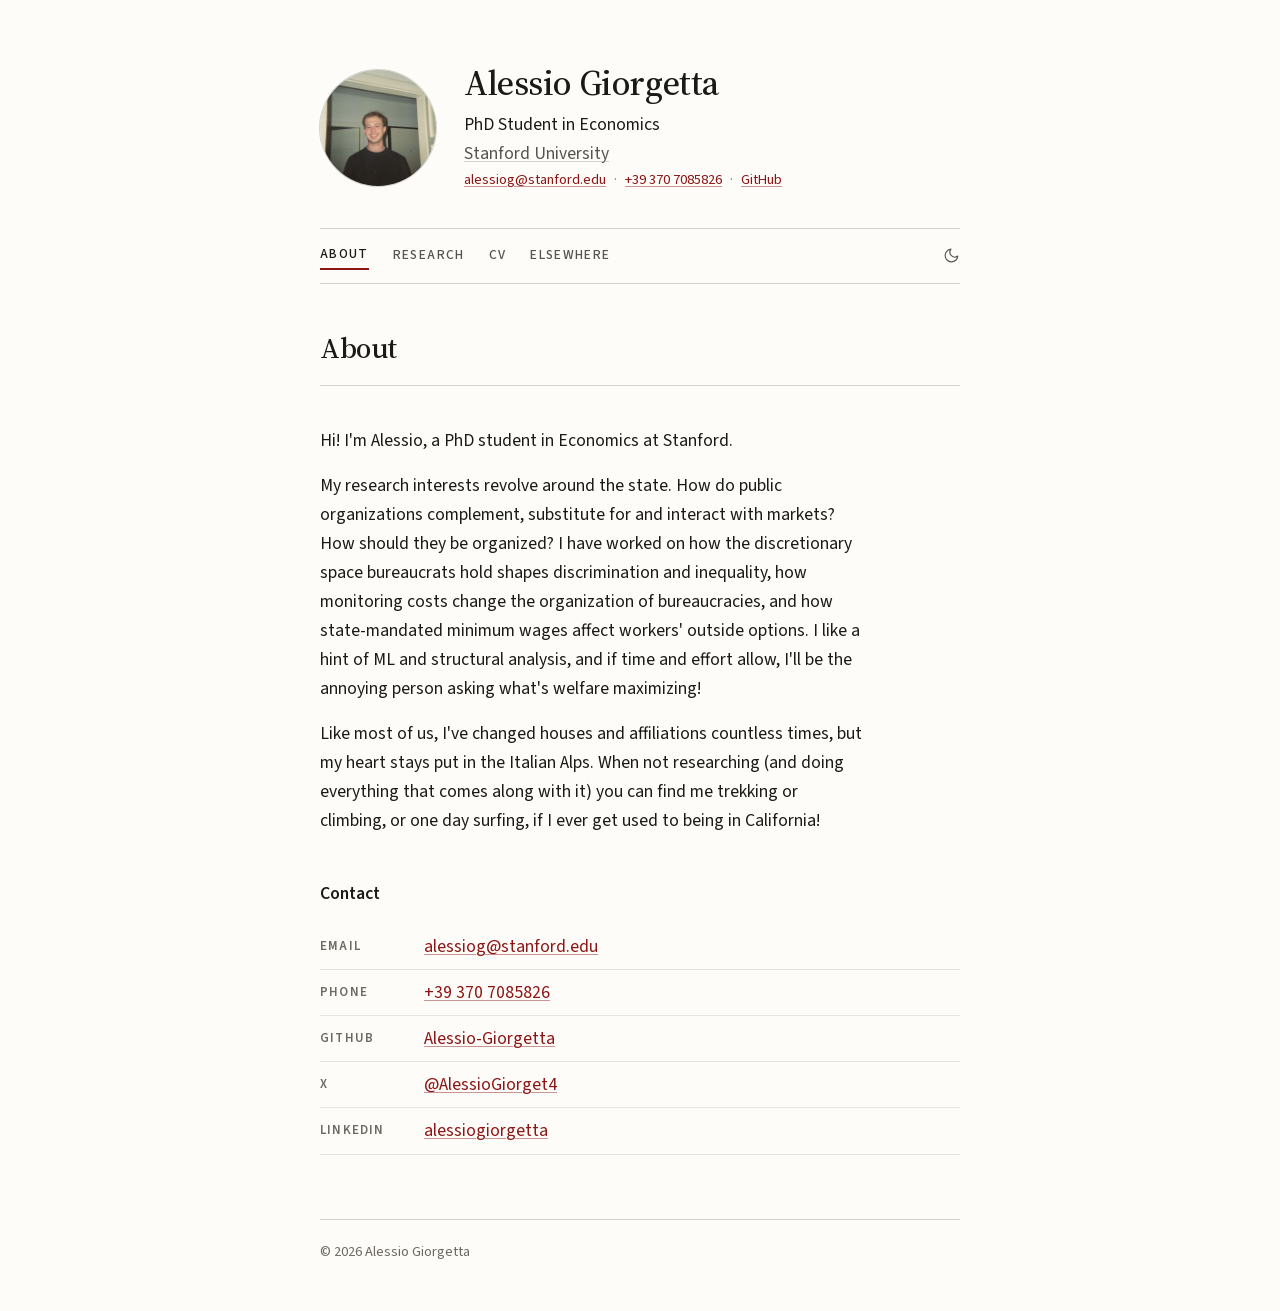
==== index.html @ 543a33bb "Use US spelling across the site The interactive page mixed American and British forms, so normalize " ====
<!DOCTYPE html>
<html lang="en">
<head>
<meta charset="utf-8">
<meta name="viewport" content="width=device-width, initial-scale=1">
<title>Alessio Giorgetta</title>
<meta name="description" content="Alessio Giorgetta, PhD student in Economics at Stanford University. Labor, public and organizational economics.">
<script>
  // Resolve the theme before the first paint so the page never flashes the wrong one.
  (function () {
    var saved = localStorage.getItem('theme');
    var prefersDark = window.matchMedia('(prefers-color-scheme: dark)').matches;
    document.documentElement.dataset.theme = saved || (prefersDark ? 'dark' : 'light');
  })();
</script>
<link rel="icon" href="/favicon.ico" sizes="32x32">
<link rel="icon" href="/favicon.svg" type="image/svg+xml">
<link rel="apple-touch-icon" href="/apple-touch-icon.png">
<!-- the two faces needed for first paint; the italic can arrive late -->
<link rel="preload" href="assets/fonts/sans-roman.woff2" as="font" type="font/woff2" crossorigin>
<link rel="preload" href="assets/fonts/serif-roman.woff2" as="font" type="font/woff2" crossorigin>
<link rel="stylesheet" href="style.css">
</head>
<body>

<a class="skip" href="#about">Skip to content</a>

<header class="masthead">
  <img class="portrait" src="assets/photo.jpg" alt="Alessio Giorgetta">
  <div class="identity">
    <h1>Alessio Giorgetta</h1>
    <p class="role">PhD Student in Economics</p>
    <p class="affil"><a class="quiet" href="https://economics.stanford.edu">Stanford University</a></p>
    <p class="contact-line">
      <a href="mailto:alessiog@stanford.edu">alessiog@stanford.edu</a>
      <span aria-hidden="true">·</span>
      <a href="tel:+393707085826">+39&nbsp;370&nbsp;7085826</a>
      <span aria-hidden="true">·</span>
      <a href="https://github.com/Alessio-Giorgetta">GitHub</a>
    </p>
  </div>
</header>

<nav aria-label="Sections">
  <a href="index.html" aria-current="page">About</a>
  <a href="research.html">Research</a>
  <a href="cv.html">CV</a>
  <a href="personal.html">Elsewhere</a>
  <button class="theme-toggle" type="button" aria-label="Switch color theme" title="Switch color theme">
    <svg class="icon-moon" viewBox="0 0 24 24" width="17" height="17" aria-hidden="true">
      <path d="M21 12.8A9 9 0 1 1 11.2 3a7 7 0 0 0 9.8 9.8z"/>
    </svg>
    <svg class="icon-sun" viewBox="0 0 24 24" width="17" height="17" aria-hidden="true">
      <circle cx="12" cy="12" r="4.2"/>
      <path d="M12 1.8v2.4M12 19.8v2.4M4.6 4.6l1.7 1.7M17.7 17.7l1.7 1.7M1.8 12h2.4M19.8 12h2.4M4.6 19.4l1.7-1.7M17.7 6.3l1.7-1.7"/>
    </svg>
  </button>
</nav>

<main id="about">

<div class="page-head">
  <div>
    <h2 class="page-title">About</h2>
  </div>
</div>

  <p>Hi! I'm Alessio, a PhD student in Economics at Stanford.</p>

  <p>
    My research interests revolve around the state. How do public organizations complement,
    substitute for and interact with markets? How should they be organized? I have worked on how
    the discretionary space bureaucrats hold shapes discrimination and inequality, how monitoring
    costs change the organization of bureaucracies, and how state-mandated minimum wages affect
    workers' outside options. I like a hint of ML and structural analysis, and if time and effort
    allow, I'll be the annoying person asking what's welfare maximizing!
  </p>

  <p>
    Like most of us, I've changed houses and affiliations countless times, but my heart stays put
    in the Italian Alps. When not researching (and doing everything that comes along with it) you
    can find me trekking or climbing, or one day surfing, if I ever get used to being in
    California!
  </p>

  <h3 class="subhead subhead--spaced">Contact</h3>
  <ul class="contact-list">
    <li><span class="label">Email</span> <a href="mailto:alessiog@stanford.edu">alessiog@stanford.edu</a></li>
    <li><span class="label">Phone</span> <a href="tel:+393707085826">+39&nbsp;370&nbsp;7085826</a></li>
    <li><span class="label">GitHub</span> <a href="https://github.com/Alessio-Giorgetta">Alessio-Giorgetta</a></li>
    <li><span class="label">X</span> <a href="https://x.com/AlessioGiorget4">@AlessioGiorget4</a></li>
    <li><span class="label">LinkedIn</span> <a href="https://www.linkedin.com/in/alessiogiorgetta03617">alessiogiorgetta</a></li>
  </ul>

</main>

<footer>
  <p>© <span id="year">2026</span> Alessio Giorgetta</p>
</footer>

<script>
  document.getElementById('year').textContent = new Date().getFullYear();

  // Theme switch: flip it and remember the choice.
  document.querySelector('.theme-toggle').addEventListener('click', function () {
    var root = document.documentElement;
    var next = root.dataset.theme === 'dark' ? 'light' : 'dark';
    root.dataset.theme = next;
    localStorage.setItem('theme', next);
  });

  // Keep following the system for anyone who has never picked a theme here.
  window.matchMedia('(prefers-color-scheme: dark)').addEventListener('change', function (e) {
    if (!localStorage.getItem('theme')) {
      document.documentElement.dataset.theme = e.matches ? 'dark' : 'light';
    }
  });

</script>

</body>
</html>
---- style.css ----
/* Alessio Giorgetta · personal site
   Plain CSS, no frameworks, no build step. Every rule is editable by hand.

   Color and type were calibrated in August 2026 against the WCAG 2.2 contrast
   formula and the APCA lightness-contrast levels published at
   git.apcacontrast.com. The reasoning behind each value is annotated inline. */

/* ---------- self-hosted type ----------
   Source Serif 4 and Source Sans 3: two faces from the same Adobe superfamily,
   drawn to pair, both SIL Open Font License 1.1. Subset and served from
   assets/fonts, so the site still makes zero external requests. Licenses travel
   with the files, as the OFL requires.

   These are variable fonts with the weight axis narrowed to what the site uses,
   so 400, 500 and 600 are all real drawn weights rather than the browser
   smearing one outline. The serif also carries an optical-size axis, which
   browsers apply automatically: the name in the masthead gets slightly different
   letterforms from the year numerals beside a paper. */

@font-face {
  font-family: "Source Serif 4";
  src: url("assets/fonts/serif-roman.woff2") format("woff2-variations"),
       url("assets/fonts/serif-roman.woff2") format("woff2");
  font-weight: 400 600;
  font-style: normal;
  font-display: swap;
}

@font-face {
  font-family: "Source Sans 3";
  src: url("assets/fonts/sans-roman.woff2") format("woff2-variations"),
       url("assets/fonts/sans-roman.woff2") format("woff2");
  font-weight: 400 600;
  font-style: normal;
  font-display: swap;
}

@font-face {
  font-family: "Source Sans 3";
  src: url("assets/fonts/sans-italic.woff2") format("woff2");
  font-weight: 400;
  font-style: italic;
  font-display: swap;
}

:root {
  color-scheme: light;

  /* ---- palette ----------------------------------------------------------
     Every value below is placed against the APCA lightness-contrast levels
     published at git.apcacontrast.com:
       Lc 90  preferred for body text        Lc 75  minimum for body text
       Lc 60  minimum for content text       Lc 45  headlines
       Lc 30  placeholder / disabled         Lc 15  floor for non-text
     The old --ink-faint was Lc 60.8 and 3.39:1, below WCAG AA, while being
     used for section headings, dates, venues and the footer. That is the one
     change here that is a bug fix rather than a preference. */

  --ink:        #1a1a18;   /* Lc 103 · body text            */
  --ink-soft:   #55534d;   /* Lc  84 · secondary prose      */
  --ink-faint:  #6e6a63;   /* Lc  75 · metadata (was 60.8, and failed AA) */
  --rule:       #d3d2cf;   /* Lc  22 · hairlines (was 13.5: below the visibility floor) */
  --rule-soft:  #e6e5e1;   /*          the quietest divider */
  --bg:         #fdfcf8;   /* warm paper, never pure white  */
  --bg-inset:   #f6f4ee;   /* recessed panels               */
  --accent:     #8c1515;   /* Lc 88 · Stanford Cardinal     */
  --accent-ink: #fdfcf8;   /* text on an accent fill        */

  --todo-bg:    #fff8e1;
  --todo-edge:  #e0b83a;

  --icon-moon:  block;
  --icon-sun:   none;

  /* ---- type -------------------------------------------------------------
     The self-hosted faces lead, so every visitor sees the same site. The tail
     of each stack is the old system chain, which is what shows for the moment
     before the font arrives and if it ever fails to load. "Iowan Old Style"
     ships only on macOS/iOS, which is why the site used to look meaningfully
     different on Windows and Android. */

  --serif: "Source Serif 4", "Iowan Old Style", "Palatino Linotype",
           "Book Antiqua", Palatino, Charter, Georgia, "Times New Roman", serif;
  --sans:  "Source Sans 3", -apple-system, BlinkMacSystemFont, "Segoe UI", Roboto,
           "Helvetica Neue", Helvetica, Arial, sans-serif;

  /* A real scale rather than sixteen ad-hoc decimals. Perfect fourth (1.333)
     at the display end, tightened to a major third (1.25) near body size so
     the small steps stay distinguishable. */
  --step--2: 0.8125rem;  /* 13px   · chips, eyebrow labels: the floor, nothing goes below */
  --step--1: 0.9rem;     /* 14.4px · dates, footer, captions */
  --step-0:  1.1rem;     /* 17.6px · body */
  --step-1:  1.22rem;    /* 19.5px · entry and project titles */
  --step-2:  1.8rem;     /* 28.8px · page titles */
  --step-3:  2.2rem;     /* 35.2px · the name */

  /* The old 40rem measured 75 characters per line at the old font: the very top
     of Bringhurst's 45–75 range. Source Sans 3 is narrower per character than
     the system faces it replaces, and has a slightly smaller x-height, so the
     body size goes up a little and the column comes in. Together they land at
     ~66 characters, the figure the reading literature converges on. */
  --measure: 34rem;

  --radius:    3px;
  --radius-sm: 2px;
}

/* The dark palette lives in exactly one place. The small script in each page's
   <head> resolves the saved choice, or the system preference, into
   data-theme on <html> before the first paint, so there is no flash.

   Dark mode is where the old palette was weakest: --ink-soft sat at Lc 52.8
   (APCA "headline only") while carrying abstracts and CV bullets, and
   --ink-faint at Lc 31.2, the level APCA reserves for *disabled* text, while
   carrying section headings and dates. Both are raised substantially here.
   The background moves off #161614 to #201f1c: the halation literature puts
   the comfortable dark-surface range around RGB 30–40, and lifting it also
   reduces the glow that pure-dark backgrounds produce for readers with
   astigmatism. */
:root[data-theme="dark"] {
  color-scheme: dark;

  --ink:        #e9e7e3;   /* Lc 90 */
  --ink-soft:   #d0cecb;   /* Lc 75 · was Lc 52.8 */
  --ink-faint:  #b6b4b0;   /* Lc 60 · was Lc 31.2 */
  --rule:       #625e58;   /* Lc 18 · was Lc 0.0, literally below the visibility floor */
  --rule-soft:  #403d39;
  --bg:         #201f1c;
  --bg-inset:   #282621;
  --accent:     #f0a48d;   /* Lc 61 · see note below */
  --accent-ink: #201f1c;

  --todo-bg:   #2b2410;
  --todo-edge: #7a6420;

  --icon-moon: none;
  --icon-sun:  block;
}

/* Note on the dark accent: red is an intrinsically dark hue, so pushing it to
   APCA's Lc 75 body-text level forces it to #f3c5b6, a pale pink that has
   lost 60% of its saturation and no longer reads as the same brand color.
   #f0a48d clears Lc 60 ("content text"), keeps 41% saturation, and every link
   that uses it is also underlined, so color is never the only signal. */

* { box-sizing: border-box; }

html { -webkit-text-size-adjust: 100%; }

body {
  margin: 0 auto;
  padding: 4rem 1.5rem 3rem;
  max-width: calc(var(--measure) + 9rem);
  background: var(--bg);
  color: var(--ink);
  font-family: var(--sans);
  font-size: var(--step-0);
  line-height: 1.65;
  -webkit-font-smoothing: antialiased;
  text-rendering: optimizeLegibility;
}

::selection { background: var(--accent); color: var(--accent-ink); }

/* ---------- masthead ---------- */

.masthead {
  display: flex;
  align-items: center;
  gap: 1.75rem;
  margin-bottom: 2.25rem;
}

.portrait {
  flex: 0 0 auto;
  width: 116px;
  height: 116px;
  border-radius: 50%;
  object-fit: cover;
  object-position: 46% 42%;
  filter: saturate(0.92);
  /* a hairline stops the circle dissolving into the page on both themes */
  box-shadow: 0 0 0 1px var(--rule);
}

.identity h1 {
  font-family: var(--serif);
  font-size: var(--step-3);
  font-weight: 500;
  line-height: 1.12;
  letter-spacing: -0.012em;
  margin: 0 0 0.4rem;
}

.identity p { margin: 0; }

.role  { color: var(--ink); }
.affil { color: var(--ink-soft); }

/* ---------- nav ---------- */

nav {
  display: flex;
  flex-wrap: wrap;
  align-items: center;
  gap: 1.5rem;
  padding: 0.85rem 0;
  border-top: 1px solid var(--rule);
  border-bottom: 1px solid var(--rule);
  margin-bottom: 3rem;
  /* was 0.75rem/12px with 0.11em tracking. 12px uppercase is below the size
     APCA will certify at any color short of full-strength ink; 13.5px at
     weight 500 clears it and reads less like fine print. */
  font-size: 0.845rem;
  font-weight: 500;
  text-transform: uppercase;
  letter-spacing: 0.1em;
}

nav a {
  color: var(--ink-soft);
  text-decoration: none;
  border-bottom: 1px solid transparent;
  padding-bottom: 3px;
  transition: color 0.15s, border-color 0.15s;
}

nav a:hover,
nav a:focus-visible {
  color: var(--accent);
  border-bottom-color: var(--accent);
}

nav a[aria-current="page"] {
  color: var(--ink);
  border-bottom-color: var(--accent);
  border-bottom-width: 2px;
}

.theme-toggle {
  margin-left: auto;
  display: flex;
  align-items: center;
  padding: 0.25rem;
  margin-right: -0.25rem;
  background: none;
  border: 0;
  border-radius: var(--radius);
  color: var(--ink-soft);
  cursor: pointer;
  line-height: 0;
  transition: color 0.15s;
}

.theme-toggle:hover { color: var(--accent); }

.theme-toggle svg {
  fill: none;
  stroke: currentColor;
  stroke-width: 1.6;
  stroke-linecap: round;
  stroke-linejoin: round;
}

.icon-moon { display: var(--icon-moon); }
.icon-sun  { display: var(--icon-sun); }

/* ---------- sections ---------- */

section { margin-bottom: 3.5rem; scroll-margin-top: 2rem; }

/* Section headings were --ink-faint: the faintest token on the page carrying
   the page's structural landmarks. Promoted to --ink-soft and up one size. */
h2 {
  font-family: var(--sans);
  font-size: var(--step--2);
  font-weight: 600;
  text-transform: uppercase;
  letter-spacing: 0.13em;
  color: var(--ink-soft);
  margin: 0 0 1.25rem;
  padding-bottom: 0.5rem;
  border-bottom: 1px solid var(--rule);
}

p { margin: 0 0 1rem; max-width: var(--measure); }

a {
  color: var(--accent);
  text-decoration-thickness: 1px;
  text-underline-offset: 2px;
  text-decoration-color: color-mix(in srgb, var(--accent) 45%, transparent);
  transition: text-decoration-color 0.15s;
}
a:hover { text-decoration-color: currentColor; }

/* ---------- research projects ---------- */

.subhead {
  font-family: var(--sans);
  font-size: var(--step-0);
  font-weight: 600;
  color: var(--ink);
  margin: 0 0 1rem;
}

.subhead--spaced { margin-top: 2.75rem; }

.project {
  display: grid;
  grid-template-columns: 148px minmax(0, 1fr) auto;
  grid-template-areas:
    "fig body year"
    "abs abs abs";
  gap: 0 1.5rem;
  padding: 1.9rem 0;
  border-top: 1px solid var(--rule);
  align-items: start;
}

.project:last-of-type { border-bottom: 1px solid var(--rule); }

.proj-figure { grid-area: fig; }

.proj-figure img,
.figure-placeholder {
  display: block;
  width: 100%;
  aspect-ratio: 4 / 3;
  border-radius: var(--radius);
}

.proj-figure img {
  object-fit: contain;
  border: 1px solid var(--rule);
  background: #fff;
  padding: 0.3rem;
}

.figure-placeholder {
  border: 1px dashed var(--todo-edge);
  background: var(--todo-bg);
  display: flex;
  align-items: center;
  justify-content: center;
  text-align: center;
  padding: 0.6rem;
  font-size: 0.72rem;
  line-height: 1.4;
  color: var(--ink-soft);
}

.proj-body { grid-area: body; min-width: 0; }

.proj-body h4 {
  font-family: var(--serif);
  font-size: var(--step-1);
  font-weight: 600;
  line-height: 1.28;
  letter-spacing: -0.005em;
  margin: 0 0 0.3rem;
}

.proj-authors {
  font-size: 0.95rem;
  color: var(--ink-soft);
  margin: 0 0 0.1rem;
}

.proj-venue {
  font-size: 0.92rem;
  color: var(--ink-faint);
  margin: 0 0 0.7rem;
}

.proj-note {
  font-size: 0.9rem;
  font-style: italic;
  color: var(--ink-soft);
  border-left: 2px solid var(--accent);
  padding-left: 0.7rem;
  margin: 0 0 0.75rem;
}

/* The year was set in --rule, which measured Lc 13.5 in light and Lc 0.0 in
   dark: below the level APCA calls the floor for anything being visible at
   all. Kept as a quiet marginal number, but an actually legible one. */
.proj-year {
  grid-area: year;
  font-family: var(--serif);
  font-size: 1.9rem;
  line-height: 1;
  color: var(--ink-faint);
  opacity: 0.55;
  font-variant-numeric: tabular-nums;
  -webkit-user-select: none;
  user-select: none;
}

.chips { display: flex; flex-wrap: wrap; gap: 0.45rem; margin: 0; }

.chip {
  font-family: inherit;
  font-size: var(--step--2);
  font-weight: 500;
  text-transform: uppercase;
  letter-spacing: 0.08em;
  color: var(--ink-soft);
  background: none;
  border: 1px solid var(--rule);
  border-radius: var(--radius);
  padding: 0.36rem 0.66rem;
  text-decoration: none;
  cursor: pointer;
  transition: border-color 0.15s, color 0.15s, background 0.15s;
}

.chip:hover { color: var(--accent); border-color: var(--accent); }

/* The open state used to be signaled by color alone. Under simulated
   protanopia the accent red collapses to within 1.4:1 of the body ink, so the
   distinction all but vanished. It now also fills and carries a caret. */
.chip[aria-expanded]::after {
  content: "";
  display: inline-block;
  width: 0.42em;
  height: 0.42em;
  margin-left: 0.5em;
  border-right: 1.5px solid currentColor;
  border-bottom: 1.5px solid currentColor;
  transform: translateY(-0.15em) rotate(45deg);
  transition: transform 0.18s;
}

.chip[aria-expanded="true"] {
  color: var(--accent-ink);
  background: var(--accent);
  border-color: var(--accent);
}

.chip[aria-expanded="true"]::after {
  transform: translateY(0.05em) rotate(225deg);
}

.chip--pending {
  color: var(--ink-faint);
  border-style: dashed;
  border-color: var(--todo-edge);
  cursor: default;
}
.chip--pending:hover { color: var(--ink-faint); border-color: var(--todo-edge); }

.abstract {
  grid-area: abs;
  margin-top: 1.15rem;
  font-size: 1rem;
  line-height: 1.68;
  color: var(--ink-soft);
  background: var(--bg-inset);
  border-left: 2px solid var(--accent);
  border-radius: 0 var(--radius) var(--radius) 0;
  padding: 1rem 1.2rem;
}

.abstract p { margin: 0; max-width: none; }

/* ---------- cv page ---------- */

a.plain { color: inherit; text-decoration: none; }
a.plain:hover { color: var(--accent); }

a.quiet { color: inherit; text-decoration-color: var(--rule); }
a.quiet:hover { color: var(--accent); text-decoration-color: currentColor; }

.contact-line {
  margin-top: 0.5rem;
  font-size: var(--step--1);
  color: var(--ink-faint);
  display: flex;
  flex-wrap: wrap;
  gap: 0.5rem;
}

.page-head {
  display: flex;
  justify-content: space-between;
  align-items: center;
  gap: 1rem;
  flex-wrap: wrap;
  margin-bottom: 2.5rem;
  padding-bottom: 1.25rem;
  border-bottom: 1px solid var(--rule);
}

/* This was inheriting the body's 1.65 line-height at 28px, so every page title
   sat in a 46px box. Display type wants roughly 1.1–1.25. */
.page-title {
  font-family: var(--serif);
  font-size: var(--step-2);
  font-weight: 500;
  line-height: 1.15;
  letter-spacing: -0.012em;
  text-transform: none;
  color: var(--ink);
  border: 0;
  margin: 0;
  padding: 0;
}

.updated { color: var(--ink-faint); font-size: var(--step--1); margin: 0; }

.button {
  display: inline-block;
  border: 1px solid var(--rule);
  border-radius: var(--radius);
  padding: 0.5rem 1rem;
  font-size: var(--step--2);
  font-weight: 500;
  text-transform: uppercase;
  letter-spacing: 0.08em;
  color: var(--ink-soft);
  text-decoration: none;
  transition: border-color 0.15s, color 0.15s, background 0.15s;
}

.button:hover {
  color: var(--accent);
  border-color: var(--accent);
}

/* The PDF is the artifact committees actually download. It was outlined in the
   accent; filling it makes it the one unambiguous call to action on the page,
   and the fill survives every color-vision simulation because it is carrying
   a shape and a weight difference, not only a hue. */
.button--primary {
  background: var(--accent);
  border-color: var(--accent);
  color: var(--accent-ink);
  flex: 0 0 auto;
}

.button--primary:hover {
  background: color-mix(in srgb, var(--accent) 84%, var(--ink));
  border-color: color-mix(in srgb, var(--accent) 84%, var(--ink));
  color: var(--accent-ink);
}

.entry { margin-bottom: 1.85rem; }

.entry-head {
  display: flex;
  justify-content: space-between;
  align-items: baseline;
  gap: 1.5rem;
}

.entry h3 {
  font-family: var(--serif);
  font-size: var(--step-1);
  font-weight: 600;
  line-height: 1.3;
  margin: 0 0 0.15rem;
}

.entry .date {
  flex: 0 0 auto;
  font-size: var(--step--1);
  color: var(--ink-faint);
  font-variant-numeric: tabular-nums;
  white-space: nowrap;
}

.entry .place {
  color: var(--ink-soft);
  font-size: 0.97rem;
  margin: 0 0 0.4rem;
}

.entry .place .with { display: inline-block; }

.entry ul {
  margin: 0;
  padding-left: 1.1rem;
  color: var(--ink-soft);
  font-size: 0.97rem;
}

.entry li { margin-bottom: 0.2rem; }
.entry li::marker { color: var(--ink-faint); }

.skills { margin: 0; }
.skills dt {
  font-size: var(--step--2);
  font-weight: 600;
  text-transform: uppercase;
  letter-spacing: 0.1em;
  color: var(--ink-faint);
  margin-bottom: 0.25rem;
}
.skills dd {
  margin: 0 0 1rem;
  color: var(--ink-soft);
  font-size: 0.97rem;
}

.inline-list {
  display: flex;
  flex-wrap: wrap;
  column-gap: 0.55rem;
  row-gap: 0.15rem;
  padding: 0;
  margin: 0;
  list-style: none;
}

.inline-list > li:not(:last-child)::after {
  content: "·";
  color: var(--ink-faint);
  margin-left: 0.55rem;
}

/* ---------- personal gallery ---------- */

.gallery {
  display: grid;
  grid-template-columns: repeat(12, 1fr);
  column-gap: 1.75rem;
  row-gap: 3.5rem;
  align-items: start;
}

.shot { margin: 0; }

.shot img {
  display: block;
  width: 100%;
  height: auto;
  border-radius: var(--radius-sm);
}

.shot figcaption {
  margin-top: 0.75rem;
  /* was 0.88rem/14.1px; raised to the --step--1 step so captions sit at a size
     APCA will certify against --ink-soft */
  font-size: var(--step--1);
  line-height: 1.5;
  color: var(--ink-soft);
  max-width: 32ch;
}

.shot--1 { grid-column: 1 / 6; }
.shot--2 { grid-column: 8 / 13; margin-top: 5rem; }
.shot--3 { grid-column: 1 / 12; margin-top: 1rem; }
.shot--4 { grid-column: 1 / 6; margin-top: 4rem; }
.shot--5 { grid-column: 8 / 13; }

/* ---------- contact ---------- */

.contact-list { list-style: none; margin: 0; padding: 0; }

.contact-list li {
  display: flex;
  gap: 1rem;
  padding: 0.5rem 0;
  border-bottom: 1px solid var(--rule-soft);
}

.contact-list .label {
  flex: 0 0 5.5rem;
  font-size: var(--step--2);
  font-weight: 600;
  text-transform: uppercase;
  letter-spacing: 0.09em;
  color: var(--ink-faint);
  padding-top: 0.15rem;
}

/* ---------- placeholders that must never ship ---------- */

.todo {
  background: var(--todo-bg);
  border-left: 3px solid var(--todo-edge);
  padding: 0.85rem 1rem;
  font-size: 0.92rem;
  color: var(--ink-soft);
  border-radius: 0 var(--radius) var(--radius) 0;
}

.todo-inline {
  background: var(--todo-bg);
  border-bottom: 1px dashed var(--todo-edge);
  color: var(--ink-soft);
  font-size: 0.92rem;
  padding: 0 0.25rem;
}

/* ---------- footer ---------- */

footer {
  border-top: 1px solid var(--rule);
  margin-top: 4rem;
  padding-top: 1.25rem;
  color: var(--ink-faint);
  font-size: var(--step--1);
}

footer p { margin: 0; }

/* ---------- accessibility ---------- */

.skip {
  position: absolute;
  left: -9999px;
}

.skip:focus {
  left: 1rem;
  top: 1rem;
  background: var(--bg);
  padding: 0.5rem 0.75rem;
  border: 1px solid var(--accent);
  border-radius: var(--radius);
  z-index: 10;
}

/* Two-tone ring so the focus indicator holds against both the page and any
   filled element it lands on. */
:focus-visible {
  outline: 2px solid var(--accent);
  outline-offset: 2px;
  box-shadow: 0 0 0 4px var(--bg);
}

/* The stylesheet had no reduced-motion block at all. */
@media (prefers-reduced-motion: reduce) {
  *, *::before, *::after {
    animation-duration: 0.01ms !important;
    animation-iteration-count: 1 !important;
    transition-duration: 0.01ms !important;
    scroll-behavior: auto !important;
  }
}

/* ---------- small screens ---------- */

@media (max-width: 34rem) {
  body { padding: 2.5rem 1.25rem 2rem; }

  .masthead {
    flex-direction: column;
    align-items: flex-start;
    gap: 1.25rem;
  }

  .portrait { width: 96px; height: 96px; }
  .identity h1 { font-size: 1.8rem; }
  nav { gap: 1.1rem; }
  .contact-list li { flex-direction: column; gap: 0.15rem; }
  .contact-list .label { flex: none; }

  .entry-head { flex-direction: column; gap: 0.1rem; }
  .entry .date { order: -1; }

  .project {
    grid-template-columns: 1fr;
    grid-template-areas: "year" "fig" "body" "abs";
    gap: 0.75rem 0;
  }
  .proj-year { font-size: var(--step--1); opacity: 1; }
  .proj-figure { max-width: 220px; }

  .gallery { grid-template-columns: 1fr; row-gap: 2.5rem; }
  .shot--1, .shot--2, .shot--3, .shot--4, .shot--5 {
    grid-column: 1 / -1;
    margin-top: 0;
  }
  .shot figcaption { max-width: none; }
}

/* ---------- print ---------- */

@media print {
  nav, .todo, .todo-inline, .button, .skip, footer a, .theme-toggle { display: none; }
  body { max-width: none; color: #000; background: #fff; padding: 0; }
  a { color: #000; text-decoration: none; }
  .portrait { display: none; }
  section { margin-bottom: 1.25rem; page-break-inside: avoid; }
  .entry { page-break-inside: avoid; }
  .page-head { border-bottom: 1px solid #999; }
  .abstract { background: none; border-left: 2px solid #999; }
}
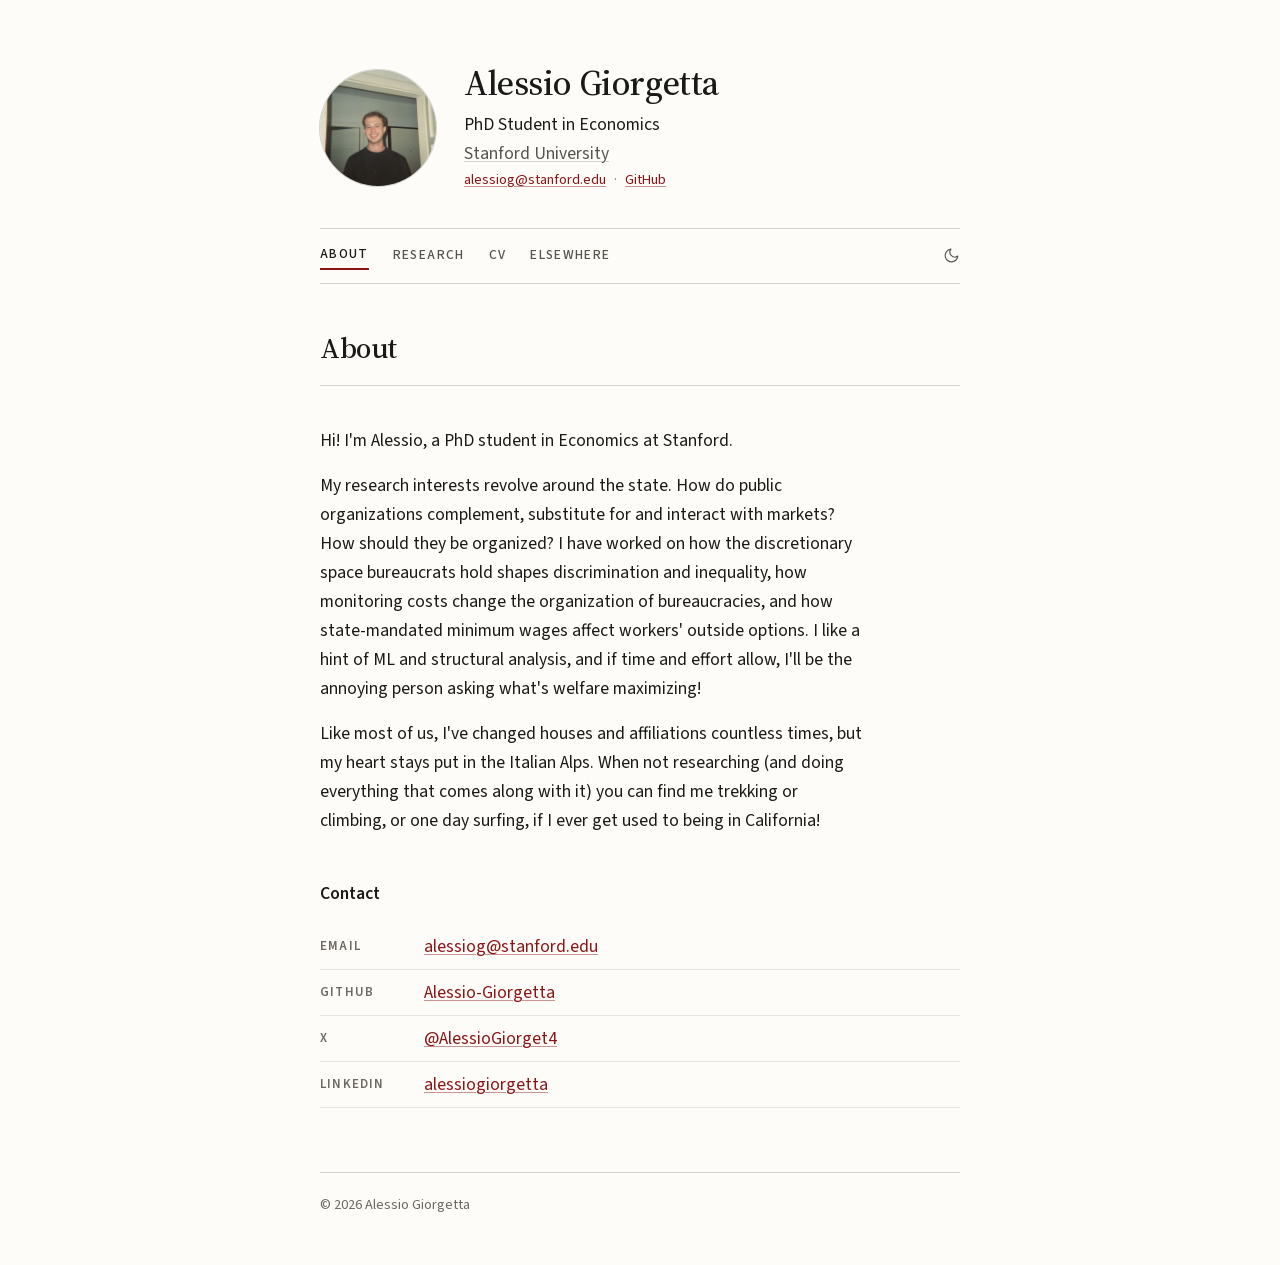
==== commit fdcd8554: "Remove the phone number from the site Take the tel: link out of the masthead on every page, drop the" ====
--- a/index.html
+++ b/index.html
@@ -33,8 +33,6 @@
     <p class="affil"><a class="quiet" href="https://economics.stanford.edu">Stanford University</a></p>
     <p class="contact-line">
       <a href="mailto:alessiog@stanford.edu">alessiog@stanford.edu</a>
-      <span aria-hidden="true">·</span>
-      <a href="tel:+393707085826">+39&nbsp;370&nbsp;7085826</a>
       <span aria-hidden="true">·</span>
       <a href="https://github.com/Alessio-Giorgetta">GitHub</a>
     </p>
@@ -86,7 +84,6 @@
   <h3 class="subhead subhead--spaced">Contact</h3>
   <ul class="contact-list">
     <li><span class="label">Email</span> <a href="mailto:alessiog@stanford.edu">alessiog@stanford.edu</a></li>
-    <li><span class="label">Phone</span> <a href="tel:+393707085826">+39&nbsp;370&nbsp;7085826</a></li>
     <li><span class="label">GitHub</span> <a href="https://github.com/Alessio-Giorgetta">Alessio-Giorgetta</a></li>
     <li><span class="label">X</span> <a href="https://x.com/AlessioGiorget4">@AlessioGiorget4</a></li>
     <li><span class="label">LinkedIn</span> <a href="https://www.linkedin.com/in/alessiogiorgetta03617">alessiogiorgetta</a></li>
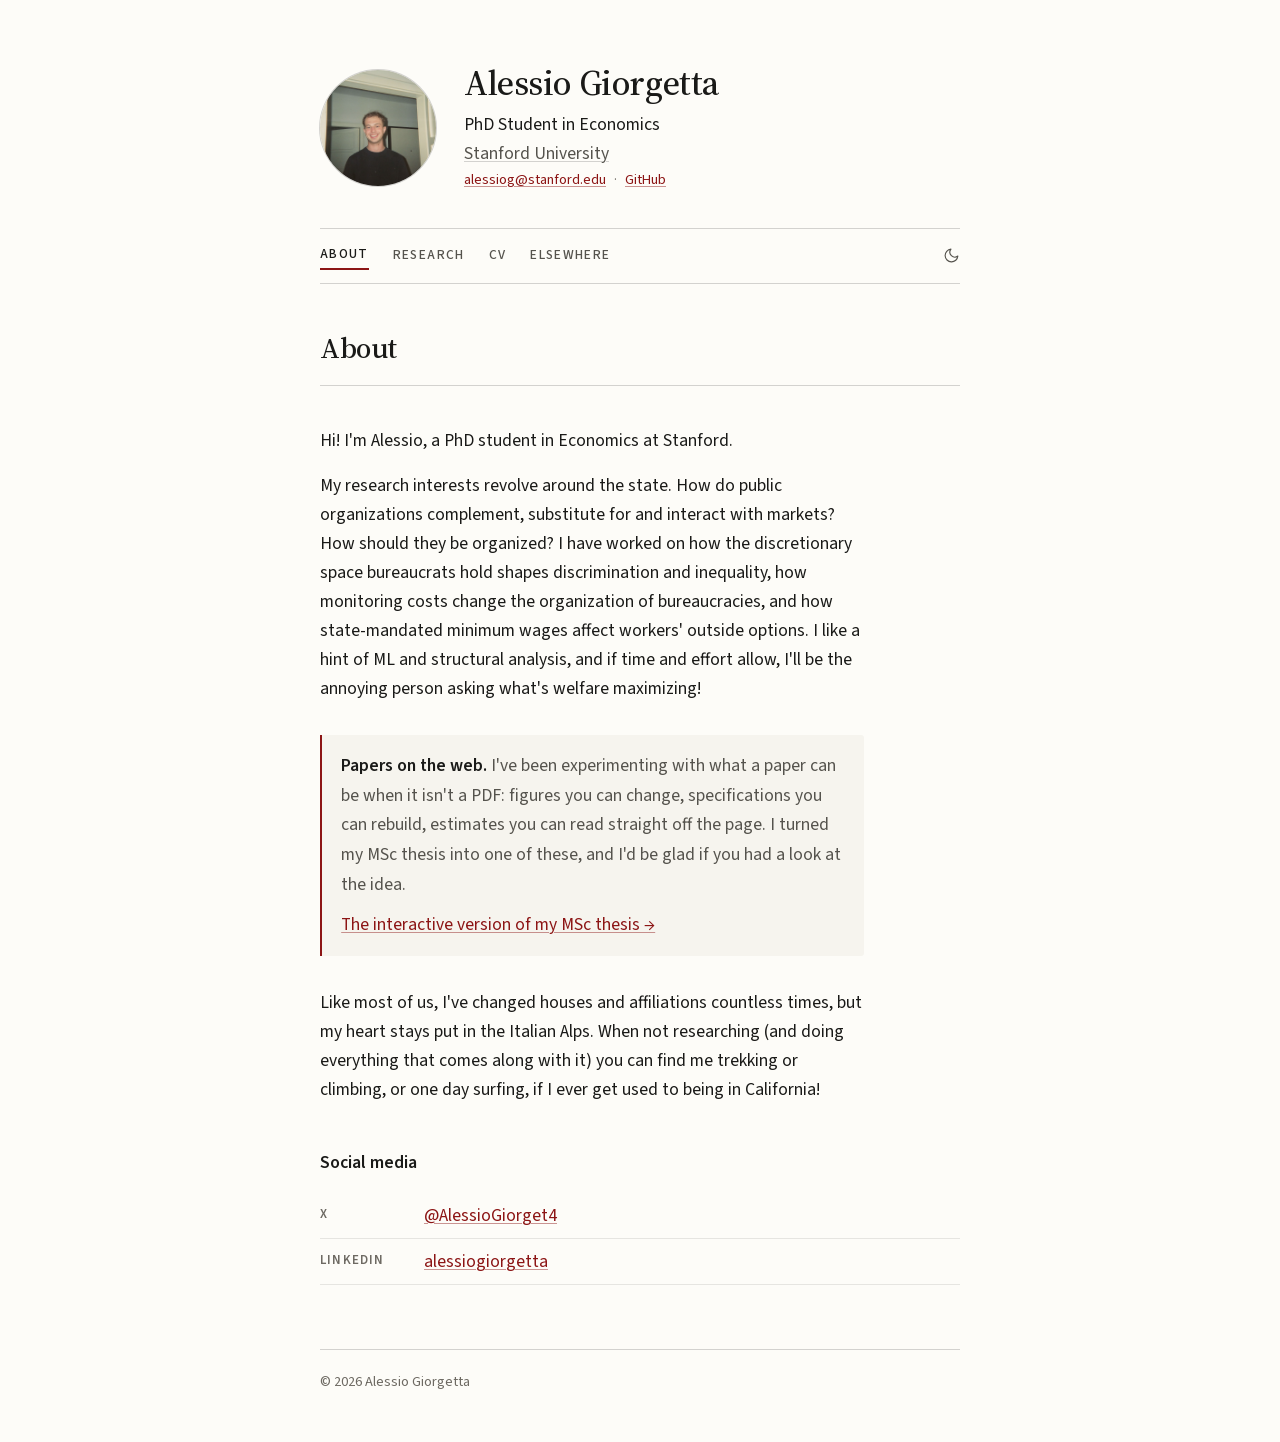
==== commit aa45983b: "Fix four things an outside reader would hit - The homepage had no og: tags, so the one URL people ac" ====
--- a/index.html
+++ b/index.html
@@ -5,6 +5,14 @@
 <meta name="viewport" content="width=device-width, initial-scale=1">
 <title>Alessio Giorgetta</title>
 <meta name="description" content="Alessio Giorgetta, PhD student in Economics at Stanford University. Labor, public and organizational economics.">
+
+<meta property="og:type" content="profile">
+<meta property="og:title" content="Alessio Giorgetta">
+<meta property="og:description" content="PhD student in Economics at Stanford University. Labor, public and organizational economics.">
+<meta property="og:url" content="https://www.alessiogiorgetta.com/">
+<meta property="og:image" content="https://www.alessiogiorgetta.com/assets/photo.jpg">
+<meta name="twitter:card" content="summary">
+
 <script>
   // Resolve the theme before the first paint so the page never flashes the wrong one.
   (function () {
@@ -74,6 +82,16 @@
     allow, I'll be the annoying person asking what's welfare maximizing!
   </p>
 
+  <div class="callout">
+    <p>
+      <strong>Papers on the web.</strong> I've been experimenting with what a paper can be when it
+      isn't a PDF: figures you can change, specifications you can rebuild, estimates you can read
+      straight off the page. I turned my MSc thesis into one of these, and I'd be glad if you had a
+      look at the idea.
+    </p>
+    <p><a href="school-bureaucrats.html">The interactive version of my MSc thesis →</a></p>
+  </div>
+
   <p>
     Like most of us, I've changed houses and affiliations countless times, but my heart stays put
     in the Italian Alps. When not researching (and doing everything that comes along with it) you
@@ -81,10 +99,8 @@
     California!
   </p>
 
-  <h3 class="subhead subhead--spaced">Contact</h3>
+  <h3 class="subhead subhead--spaced">Social media</h3>
   <ul class="contact-list">
-    <li><span class="label">Email</span> <a href="mailto:alessiog@stanford.edu">alessiog@stanford.edu</a></li>
-    <li><span class="label">GitHub</span> <a href="https://github.com/Alessio-Giorgetta">Alessio-Giorgetta</a></li>
     <li><span class="label">X</span> <a href="https://x.com/AlessioGiorget4">@AlessioGiorget4</a></li>
     <li><span class="label">LinkedIn</span> <a href="https://www.linkedin.com/in/alessiogiorgetta03617">alessiogiorgetta</a></li>
   </ul>
--- a/style.css
+++ b/style.css
@@ -105,9 +105,14 @@
   --radius-sm: 2px;
 }
 
-/* The dark palette lives in exactly one place. The small script in each page's
-   <head> resolves the saved choice, or the system preference, into
-   data-theme on <html> before the first paint, so there is no flash.
+/* The dark palette's values live in exactly one place, the --dk-* block below.
+   Two selectors map them onto the real tokens: data-theme="dark" for the
+   normal path, and a prefers-color-scheme query for the reader whose JS is
+   off. Both read the same variables, so a value is still changed once.
+
+   The small script in each page's <head> resolves the saved choice, or the
+   system preference, into data-theme on <html> before the first paint, so
+   there is no flash.
 
    Dark mode is where the old palette was weakest: --ink-soft sat at Lc 52.8
    (APCA "headline only") while carrying abstracts and CV bullets, and
@@ -117,24 +122,63 @@
    the comfortable dark-surface range around RGB 30–40, and lifting it also
    reduces the glow that pure-dark backgrounds produce for readers with
    astigmatism. */
+:root {
+  --dk-ink:        #e9e7e3;   /* Lc 90 */
+  --dk-ink-soft:   #d0cecb;   /* Lc 75 · was Lc 52.8 */
+  --dk-ink-faint:  #b6b4b0;   /* Lc 60 · was Lc 31.2 */
+  --dk-rule:       #625e58;   /* Lc 18 · was Lc 0.0, literally below the visibility floor */
+  --dk-rule-soft:  #403d39;
+  --dk-bg:         #201f1c;
+  --dk-bg-inset:   #282621;
+  --dk-accent:     #f0a48d;   /* Lc 61 · see note below */
+  --dk-accent-ink: #201f1c;
+  --dk-todo-bg:    #2b2410;
+  --dk-todo-edge:  #7a6420;
+}
+
 :root[data-theme="dark"] {
   color-scheme: dark;
 
-  --ink:        #e9e7e3;   /* Lc 90 */
-  --ink-soft:   #d0cecb;   /* Lc 75 · was Lc 52.8 */
-  --ink-faint:  #b6b4b0;   /* Lc 60 · was Lc 31.2 */
-  --rule:       #625e58;   /* Lc 18 · was Lc 0.0, literally below the visibility floor */
-  --rule-soft:  #403d39;
-  --bg:         #201f1c;
-  --bg-inset:   #282621;
-  --accent:     #f0a48d;   /* Lc 61 · see note below */
-  --accent-ink: #201f1c;
-
-  --todo-bg:   #2b2410;
-  --todo-edge: #7a6420;
+  --ink:        var(--dk-ink);
+  --ink-soft:   var(--dk-ink-soft);
+  --ink-faint:  var(--dk-ink-faint);
+  --rule:       var(--dk-rule);
+  --rule-soft:  var(--dk-rule-soft);
+  --bg:         var(--dk-bg);
+  --bg-inset:   var(--dk-bg-inset);
+  --accent:     var(--dk-accent);
+  --accent-ink: var(--dk-accent-ink);
+
+  --todo-bg:   var(--dk-todo-bg);
+  --todo-edge: var(--dk-todo-edge);
 
   --icon-moon: none;
   --icon-sun:  block;
+}
+
+/* No JS means the head script never ran and no data-theme was set, so the
+   system preference is all there is to go on. The :not() guard keeps an
+   explicit choice of light winning when the script did run. */
+@media (prefers-color-scheme: dark) {
+  :root:not([data-theme="light"]) {
+    color-scheme: dark;
+
+    --ink:        var(--dk-ink);
+    --ink-soft:   var(--dk-ink-soft);
+    --ink-faint:  var(--dk-ink-faint);
+    --rule:       var(--dk-rule);
+    --rule-soft:  var(--dk-rule-soft);
+    --bg:         var(--dk-bg);
+    --bg-inset:   var(--dk-bg-inset);
+    --accent:     var(--dk-accent);
+    --accent-ink: var(--dk-accent-ink);
+
+    --todo-bg:   var(--dk-todo-bg);
+    --todo-edge: var(--dk-todo-edge);
+
+    --icon-moon: none;
+    --icon-sun:  block;
+  }
 }
 
 /* Note on the dark accent: red is an intrinsically dark hue, so pushing it to
@@ -294,6 +338,23 @@
 }
 a:hover { text-decoration-color: currentColor; }
 
+/* A recessed panel of prose, same construction as .abstract so the two read as
+   one family: inset ground, accent rule on the leading edge, nothing new to
+   re-measure. Sits at body size because it is meant to be read, not skimmed. */
+.callout {
+  max-width: var(--measure);
+  margin: 2rem 0;
+  padding: 1rem 1.2rem;
+  background: var(--bg-inset);
+  border-left: 2px solid var(--accent);
+  border-radius: 0 var(--radius) var(--radius) 0;
+  color: var(--ink-soft);
+  line-height: 1.68;
+}
+.callout p { margin: 0; max-width: none; }
+.callout p + p { margin-top: 0.7rem; }
+.callout strong { color: var(--ink); font-weight: 600; }
+
 /* ---------- research projects ---------- */
 
 .subhead {
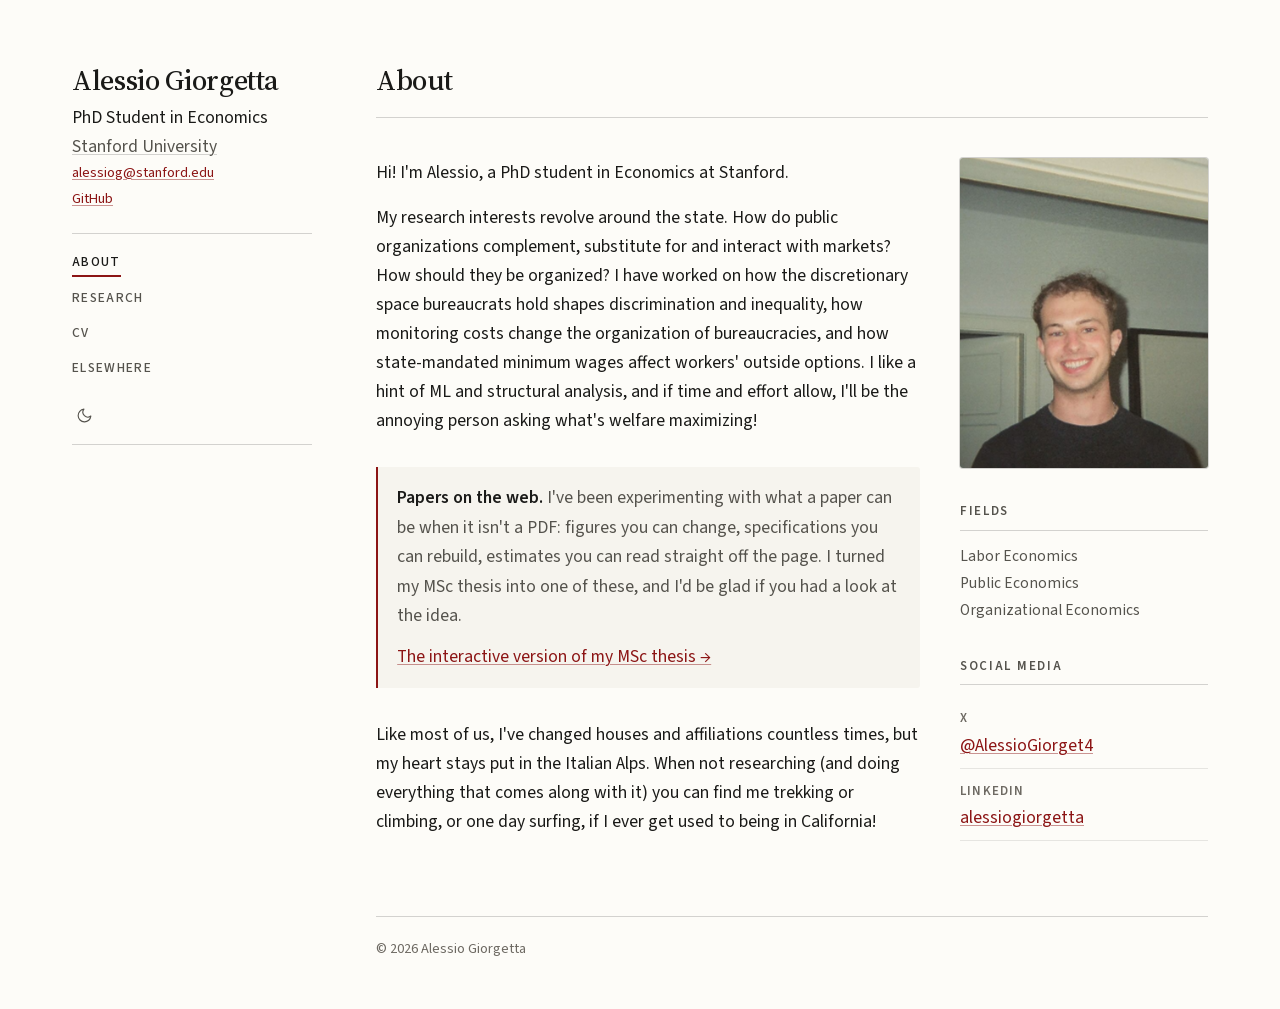
==== commit bb9f4762: "Lay the site out for a desktop screen One centred column is the right shape for a phone and leaves t" ====
--- a/index.html
+++ b/index.html
@@ -29,9 +29,11 @@
 <link rel="preload" href="assets/fonts/serif-roman.woff2" as="font" type="font/woff2" crossorigin>
 <link rel="stylesheet" href="style.css">
 </head>
-<body>
+<body class="about">
 
 <a class="skip" href="#about">Skip to content</a>
+
+<div class="rail">
 
 <header class="masthead">
   <img class="portrait" src="assets/photo.jpg" alt="Alessio Giorgetta">
@@ -63,6 +65,8 @@
   </button>
 </nav>
 
+</div><!-- .rail -->
+
 <main id="about">
 
 <div class="page-head">
@@ -70,6 +74,10 @@
     <h2 class="page-title">About</h2>
   </div>
 </div>
+
+<div class="about-grid">
+
+<div class="about-prose">
 
   <p>Hi! I'm Alessio, a PhD student in Economics at Stanford.</p>
 
@@ -99,11 +107,32 @@
     California!
   </p>
 
-  <h3 class="subhead subhead--spaced">Social media</h3>
+</div>
+
+<aside class="about-side">
+
+  <!-- The same file the rail carries, shown larger and squarer. No second
+       asset, no second request: the browser already has it cached. -->
+  <div class="portrait-frame">
+    <img src="assets/photo.jpg" alt="Alessio Giorgetta">
+  </div>
+
+  <h2>Fields</h2>
+  <ul class="side-list">
+    <li>Labor Economics</li>
+    <li>Public Economics</li>
+    <li>Organizational Economics</li>
+  </ul>
+
+  <h2>Social media</h2>
   <ul class="contact-list">
     <li><span class="label">X</span> <a href="https://x.com/AlessioGiorget4">@AlessioGiorget4</a></li>
     <li><span class="label">LinkedIn</span> <a href="https://www.linkedin.com/in/alessiogiorgetta03617">alessiogiorgetta</a></li>
   </ul>
+
+</aside>
+
+</div>
 
 </main>
 
--- a/style.css
+++ b/style.css
@@ -355,6 +355,38 @@
 .callout p + p { margin-top: 0.7rem; }
 .callout strong { color: var(--ink); font-weight: 600; }
 
+/* ---------- about page ----------
+
+   About is the one page with no figures on it, so once the rail went in it was
+   the only page still showing an empty strip on the right. The strip becomes a
+   column: a larger portrait, the fields, and the links that used to trail off
+   the bottom of the page.
+
+   Everything here is what a phone sees, where the aside simply follows the
+   prose in source order. The two-column part is in the wide-screen block. */
+
+.side-list {
+  list-style: none;
+  margin: 0 0 2rem;
+  padding: 0;
+  color: var(--ink-soft);
+  font-size: 0.97rem;
+}
+
+.side-list li { margin-bottom: 0.1rem; }
+
+.about-side h2 { margin-bottom: 0.75rem; }
+.about-side .contact-list { margin-bottom: 0; }
+
+/* Stacked under the prose, the aside needs the gap the old "Social media"
+   heading carried in .subhead--spaced. Reset once it has its own column. */
+.about-side { margin-top: 2.75rem; }
+
+/* Hidden until the aside has a column of its own. Below that width the
+   masthead is already carrying the same face, and the same face twice on one
+   screen reads as a mistake rather than as a decision. */
+.portrait-frame { display: none; }
+
 /* ---------- research projects ---------- */
 
 .subhead {
@@ -706,14 +738,118 @@
   font-size: var(--step--1);
   line-height: 1.5;
   color: var(--ink-soft);
-  max-width: 32ch;
-}
+  /* Was 32ch = 229px. The hiking caption measures 213.3px and its marker 15.1px,
+     so it landed inside that box by 0.7px and the browser broke the marker onto
+     its own line anyway. 34ch = 243px gives it 15px of slack while staying
+     narrower than the 250px column, so the caption still reads as tied to the
+     photo rather than running its full width. */
+  max-width: 34ch;
+}
+
+/* A footnote marker must never be left alone on a line. "[" is an opening
+   bracket, and UAX #14 allows a line break in front of one even when there is
+   no space there, so the marker detaches from its sentence the moment the line
+   is tight. Holding the last word and the marker together moves them as a pair. */
+.fn-hold { white-space: nowrap; }
 
 .shot--1 { grid-column: 1 / 6; }
 .shot--2 { grid-column: 8 / 13; margin-top: 5rem; }
-.shot--3 { grid-column: 1 / 12; margin-top: 1rem; }
+/* Was 1 / 12, which left column 12 empty and hung the whole photo to the left. */
+.shot--3 { grid-column: 1 / -1; margin-top: 1rem; }
 .shot--4 { grid-column: 1 / 6; margin-top: 4rem; }
 .shot--5 { grid-column: 8 / 13; }
+
+/* The 32ch measure above is sized for the narrow five-column shots. The wide
+   one runs the full width, and 32ch is 229px there, which broke the bar joke
+   across two lines and stranded the punchline on its own. Measured in the
+   shipped subset: the caption is 430px at 14.4px against a 640px column, so it
+   sits on one line with room to spare, and still wraps normally on a phone. */
+.shot--3 figcaption { max-width: none; }
+
+/* ---------- caption footnotes ----------
+
+   The marker cannot be a <sup>. Captions run at --step--1 (14.4px) and the
+   browser shrinks a superscript to roughly 11px, under the 13px floor the rest
+   of the site holds. So it is set at --step--2 and lifted by hand, with
+   line-height: 0 so the lift contributes no height and the caption's leading
+   stays even.
+
+   The brackets are the non-color signal. Underlining a lone digit reads as
+   damage rather than as a link, and the accent on its own collapses to within
+   1.4:1 of the body ink under simulated protanopia, which is the same reason
+   the nav carries a rule under the current item. */
+
+.fn-ref {
+  font-family: var(--sans);
+  font-size: var(--step--2);
+  font-weight: 600;
+  line-height: 0;
+  position: relative;
+  top: -0.42em;
+  margin-left: 0.12em;
+  white-space: nowrap;
+  text-decoration: none;
+  scroll-margin-top: 5rem;
+}
+
+.fn-ref:hover { text-decoration: underline; text-underline-offset: 2px; }
+
+.notes-section { margin-top: 4rem; }
+
+.notes {
+  list-style: none;
+  counter-reset: note;
+  margin: 0;
+  padding: 0;
+  max-width: var(--measure);
+}
+
+.notes li {
+  counter-increment: note;
+  position: relative;
+  padding: 0.6rem 0.6rem 0.6rem 2.3rem;
+  border-top: 1px solid var(--rule-soft);
+  font-size: var(--step--1);
+  line-height: 1.55;
+  color: var(--ink-soft);
+  scroll-margin-top: 5rem;
+}
+
+.notes li:last-child { border-bottom: 1px solid var(--rule-soft); }
+
+/* The counter sits one step below the note text, so its line-height is
+   computed rather than guessed: the note's line box is 0.9rem x 1.55 =
+   22.32px, which is 1.717 of 13px. Equal line boxes put the two on a shared
+   baseline. */
+.notes li::before {
+  content: "[" counter(note) "]";
+  position: absolute;
+  left: 0;
+  top: 0.6rem;
+  font-family: var(--sans);
+  font-size: var(--step--2);
+  font-weight: 600;
+  line-height: 1.717;
+  color: var(--ink-faint);
+}
+
+/* Landing on a note has to be visible without leaning on hue: --bg to
+   --bg-inset is a lightness change, which survives every color-vision
+   simulation the palette was checked against. */
+.notes li:target {
+  background: var(--bg-inset);
+  border-radius: var(--radius);
+}
+.notes li:target::before { color: var(--accent); }
+
+/* U+2191 rather than the return arrow at U+21A9: the subset fonts carry
+   U+2190-2193 and nothing else in that block, so U+21A9 would drop to a
+   system face. See assets/fonts/README.md before changing this glyph. */
+.fn-back {
+  margin-left: 0.4rem;
+  text-decoration: none;
+}
+.fn-back:hover { text-decoration: underline; text-underline-offset: 2px; }
 
 /* ---------- contact ---------- */
 
@@ -838,10 +974,210 @@
   .shot figcaption { max-width: none; }
 }
 
+/* ---------- wide screens: the rail ----------
+
+   One centered column is the right shape for a phone and the wrong shape for
+   a laptop: the page becomes a strip of text with two empty margins. Widening
+   the paragraphs is not the fix. --measure is set at 66 characters for the
+   reason annotated above, and a 120-character line is harder to read, not
+   easier.
+
+   So the extra width goes to layout instead of to line length. Identity and
+   nav move into a rail on the left that stays put while the content scrolls,
+   and the content column keeps what is left over: 672px at the breakpoint,
+   832px from 1184px up, against the 640px the centered layout gave it at any
+   size. Figures, the gallery and the paper's charts take that room. The
+   reading measure itself never changes.
+
+   Scoped to `screen` deliberately. The print block below assumes a single
+   column, and a print canvas can be wider than 64rem. */
+
+@media screen and (min-width: 64rem) {
+
+  /* 15rem is the narrowest rail that still holds the name on two lines rather
+     than three, and "alessiog@stanford.edu" on one. Both are what set it. */
+  :root { --rail: 15rem; }
+
+  body {
+    display: grid;
+    grid-template-columns: var(--rail) minmax(0, 1fr);
+    column-gap: 4rem;
+    max-width: 74rem;
+  }
+
+  /* Placed explicitly rather than left to auto-flow, because the rail has to
+     share row 1 with <main> for the sticky to have anywhere to travel: a
+     sticky element is bounded by its own grid area, so in a row of its own it
+     would be pinned inside a box its own height and never move. align-self
+     matters for the same reason. A stretched item has no slack either. */
+  .rail   { grid-column: 1; grid-row: 1 / 3; align-self: start;
+            position: sticky; top: 2.5rem; }
+  main    { grid-column: 2; grid-row: 1; }
+  footer  { grid-column: 2; grid-row: 2; }
+
+  /* ---- inside the rail ---- */
+
+  .masthead {
+    flex-direction: column;
+    align-items: flex-start;
+    gap: 1.1rem;
+    margin-bottom: 1.4rem;
+  }
+
+  .portrait { width: 104px; height: 104px; }
+
+  /* One step down from --step-3: at 35.2px the name overruns a 15rem rail and
+     breaks into three lines. At 28.8px it breaks into two, which is the shape
+     the rail wants anyway. */
+  .identity h1 { font-size: var(--step-2); }
+
+  /* Stacked, the middot has nothing left to sit between. */
+  .contact-line { flex-direction: column; gap: 0.15rem; }
+  .contact-line > span[aria-hidden] { display: none; }
+
+  nav {
+    flex-direction: column;
+    align-items: flex-start;
+    gap: 0.55rem;
+    padding: 1rem 0;
+    margin-bottom: 0;
+  }
+
+  /* flex-start above keeps each link only as wide as its own text, so the
+     rule under the current page still sits under the word instead of running
+     the full width of the rail. The indicator itself is unchanged. */
+
+  /* margin-left: auto pushed the toggle to the far end of the row. In a
+     column it would push it to the far side of the rail. */
+  .theme-toggle { margin-left: 0; margin-top: 0.7rem; margin-right: 0; }
+
+  /* ---- inside the content column ----
+     Everything in <main> now has up to 832px. Figures and photographs should
+     use it; text should not. The blocks below are all reading matter, so they
+     stop at 42rem, which is about 80 characters at the smaller sizes the CV
+     and the contact rows are set in.
+
+     The two rules that are *not* capped are the ones under .page-head and
+     over the footer. Those two bracket the page, so they have to agree with
+     the widest thing between them: on Elsewhere a 42rem rule under the title
+     stopped 160px short of the gallery it was introducing. A section rule is
+     a different job and does stay with the text it heads. */
+
+  .entry,
+  h2,
+  .contact-list,
+  .skills,
+  .inline-list { max-width: 42rem; }
+
+  /* The h2 above is the section heading with a rule under it. .page-title is
+     an h2 too and inherits the cap, which is harmless: it carries no rule of
+     its own, and every page title already wraps well before 42rem. */
+
+  /* The 34ch measure was cut against a 250px gallery column. The column is
+     330px here, so the captions were breaking earlier than the photograph
+     above them needs them to. 40ch is 286px: wider, still inside the photo. */
+  .shot figcaption { max-width: 40ch; }
+
+  /* The wide shot spans the column and its caption is one line that has to
+     stay one line. The rule above is also a `.shot figcaption`, identical in
+     specificity and later in the file than the base `.shot--3` exception, so
+     it was quietly overriding it and breaking the joke across two lines. */
+  .shot--3 figcaption { max-width: none; }
+
+  /* The notes were the last thing left at --measure while the gallery above
+     them ran the full column, so they read as a leftover of the old layout.
+     Two columns spend the width on structure rather than on line length:
+     each note holds about 52 characters, which is where footnotes belong.
+     Every note carries both borders now, because across two columns the
+     base's :last-child rule was closing only the right-hand one. */
+  .notes {
+    max-width: none;
+    display: grid;
+    grid-template-columns: repeat(2, minmax(0, 1fr));
+    column-gap: 2.5rem;
+  }
+
+  .notes li { border-bottom: 1px solid var(--rule-soft); }
+
+  /* The preview grows with the column, and now runs down alongside the
+     abstract rather than stopping at the title block. Keeping the abstract in
+     the middle column is also what holds its line length down: spanning all
+     three, it would be reading matter 830px wide. */
+  .project {
+    grid-template-columns: 200px minmax(0, 1fr) auto;
+    grid-template-areas:
+      "fig body year"
+      "fig abs  year";
+    column-gap: 2rem;
+  }
+}
+
+/* ---------- wide screens: the About aside ----------
+
+   Gated higher than the rail, deliberately. At 64rem the content column is
+   672px, and taking the aside's 248px plus a 40px gutter out of that would
+   leave the prose at 384px, which is 46 characters: inside Bringhurst's range
+   but sitting on its floor. From 70rem the prose holds 480px and up, and at
+   the 74rem cap it lands exactly on --measure. Between 64 and 70rem About
+   stays one column, which is the layout it had before any of this. */
+
+@media screen and (min-width: 70rem) {
+
+  .about-grid {
+    display: grid;
+    grid-template-columns: minmax(0, 1fr) 15.5rem;
+    column-gap: 2.5rem;
+    align-items: start;
+  }
+
+  .about-side { margin-top: 0; }
+
+  /* the rail's circle steps aside for the larger one */
+  .about .portrait { display: none; }
+
+  .portrait-frame {
+    display: block;
+    overflow: hidden;
+    aspect-ratio: 4 / 5;
+    margin-bottom: 2rem;
+    border-radius: var(--radius);
+    /* the same hairline the circle carries, for the same reason */
+    box-shadow: 0 0 0 1px var(--rule);
+  }
+
+  /* photo.jpg is a 1544x1024 landscape frame with the subject small in the
+     middle of it, so plain object-fit: cover would fill this box mostly with
+     doorway. The scale crops in to head and shoulders. transform-origin is
+     the point the crop is taken around, which is why its x matches
+     object-position's.
+
+     1.4 is a ceiling, not a preference. Above it the visible region of the
+     source drops below the 620 device pixels a 310px box needs at 2x, and the
+     picture starts to soften on exactly the screens this layout is for.
+     Re-measure against the source before raising it. */
+  .portrait-frame img {
+    width: 100%;
+    height: 100%;
+    object-fit: cover;
+    object-position: 46% 50%;
+    transform: scale(1.4);
+    transform-origin: 46% 32%;
+    filter: saturate(0.92);
+  }
+
+  /* 88px of label plus the handle does not fit 248px. Stacking them is what
+     the phone layout already does with these same rows. */
+  .about-side .contact-list li { flex-direction: column; gap: 0.15rem; }
+  .about-side .contact-list .label { flex: none; }
+}
+
 /* ---------- print ---------- */
 
 @media print {
   nav, .todo, .todo-inline, .button, .skip, footer a, .theme-toggle { display: none; }
+  /* The marker and the note both stay: on paper that is just a footnote.
+     Only the jump back up is meaningless. */
+  .fn-back { display: none; }
   body { max-width: none; color: #000; background: #fff; padding: 0; }
   a { color: #000; text-decoration: none; }
   .portrait { display: none; }
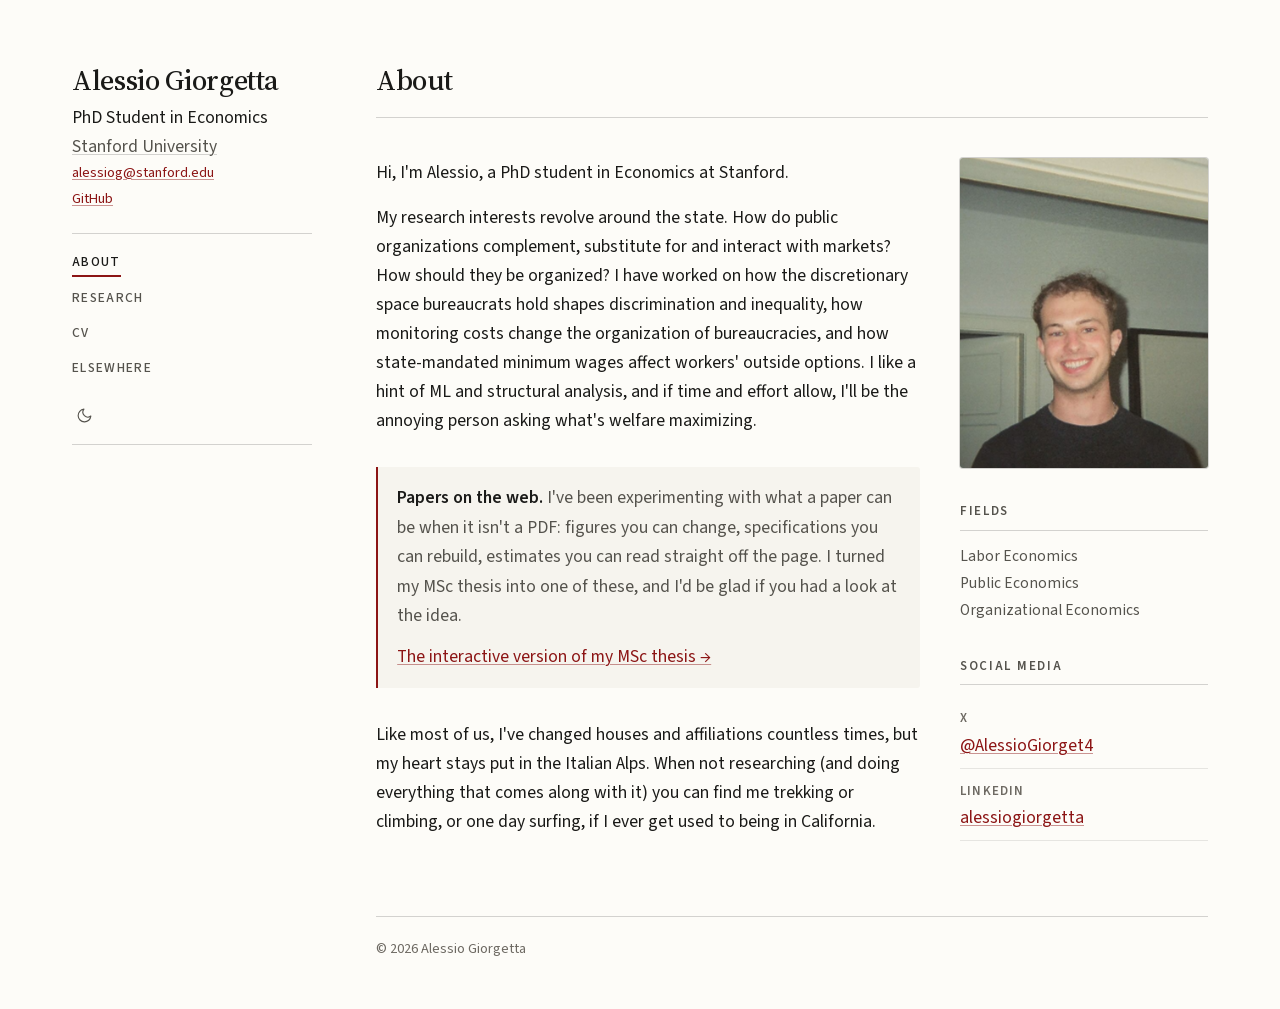
==== commit bad51261: "Put the thesis result on the research card, and steady the tone The thesis card listed the venue and" ====
--- a/index.html
+++ b/index.html
@@ -79,7 +79,7 @@
 
 <div class="about-prose">
 
-  <p>Hi! I'm Alessio, a PhD student in Economics at Stanford.</p>
+  <p>Hi, I'm Alessio, a PhD student in Economics at Stanford.</p>
 
   <p>
     My research interests revolve around the state. How do public organizations complement,
@@ -87,7 +87,7 @@
     the discretionary space bureaucrats hold shapes discrimination and inequality, how monitoring
     costs change the organization of bureaucracies, and how state-mandated minimum wages affect
     workers' outside options. I like a hint of ML and structural analysis, and if time and effort
-    allow, I'll be the annoying person asking what's welfare maximizing!
+    allow, I'll be the annoying person asking what's welfare maximizing.
   </p>
 
   <div class="callout">
@@ -104,7 +104,7 @@
     Like most of us, I've changed houses and affiliations countless times, but my heart stays put
     in the Italian Alps. When not researching (and doing everything that comes along with it) you
     can find me trekking or climbing, or one day surfing, if I ever get used to being in
-    California!
+    California.
   </p>
 
 </div>
--- a/style.css
+++ b/style.css
@@ -475,6 +475,17 @@
   margin: 0 0 0.75rem;
 }
 
+/* The result itself, one line, sitting above the chips. Everything else in
+   the card is metadata and is set in the softer greys; this is the sentence a
+   reader scanning the page should leave with, so it takes full body ink. */
+.proj-lead {
+  font-size: 0.97rem;
+  color: var(--ink);
+  margin: 0 0 0.8rem;
+}
+
+.proj-lead b { font-weight: 600; font-variant-numeric: tabular-nums; }
+
 /* The year was set in --rule, which measured Lc 13.5 in light and Lc 0.0 in
    dark: below the level APCA calls the floor for anything being visible at
    all. Kept as a quiet marginal number, but an actually legible one. */
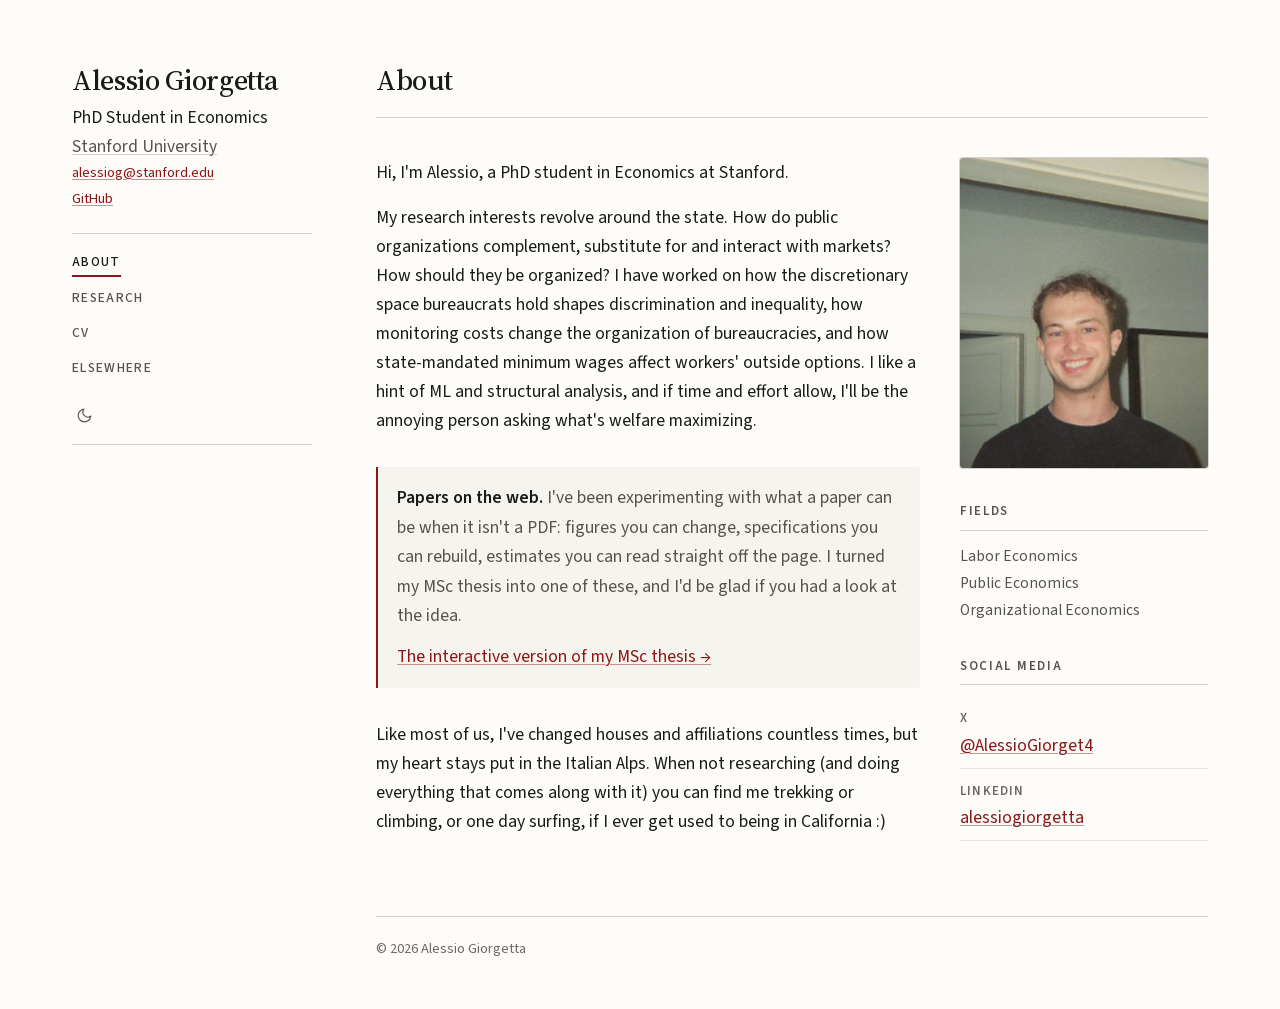
==== commit 92560c57: "Let the pages breathe: shorter note, warmer close Drop the standfirst on the interactive page and th" ====
--- a/index.html
+++ b/index.html
@@ -104,7 +104,7 @@
     Like most of us, I've changed houses and affiliations countless times, but my heart stays put
     in the Italian Alps. When not researching (and doing everything that comes along with it) you
     can find me trekking or climbing, or one day surfing, if I ever get used to being in
-    California.
+    California :)
   </p>
 
 </div>
--- a/style.css
+++ b/style.css
@@ -475,17 +475,6 @@
   margin: 0 0 0.75rem;
 }
 
-/* The result itself, one line, sitting above the chips. Everything else in
-   the card is metadata and is set in the softer greys; this is the sentence a
-   reader scanning the page should leave with, so it takes full body ink. */
-.proj-lead {
-  font-size: 0.97rem;
-  color: var(--ink);
-  margin: 0 0 0.8rem;
-}
-
-.proj-lead b { font-weight: 600; font-variant-numeric: tabular-nums; }
-
 /* The year was set in --rule, which measured Lc 13.5 in light and Lc 0.0 in
    dark: below the level APCA calls the floor for anything being visible at
    all. Kept as a quiet marginal number, but an actually legible one. */
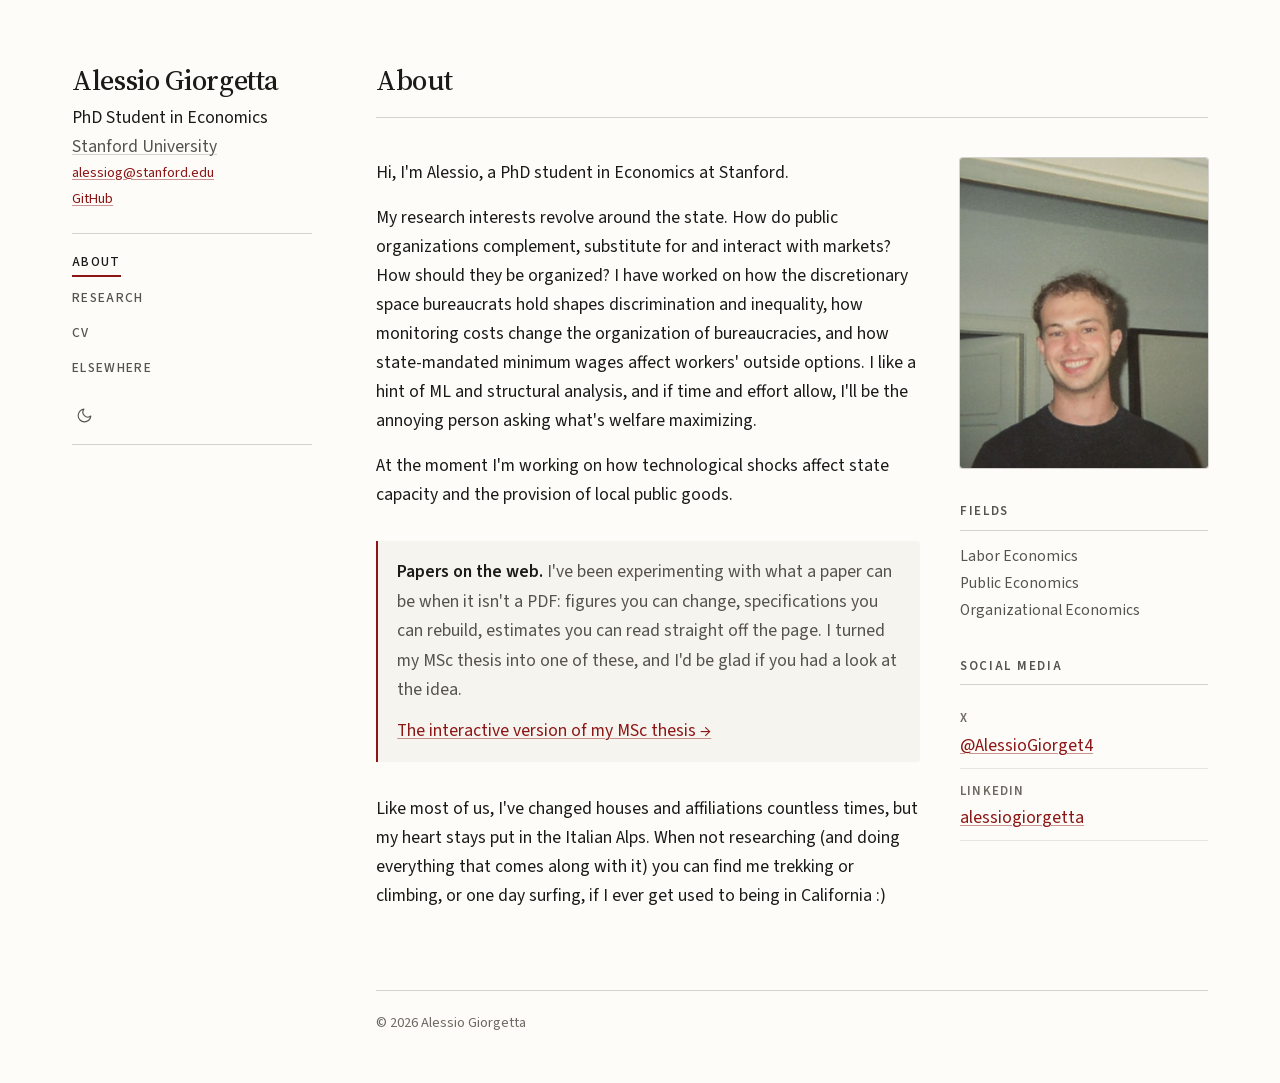
==== commit 9d2722f5: "About: add a line on current research Co-Authored-By: Claude Opus 5 <noreply@anthropic.com>" ====
--- a/index.html
+++ b/index.html
@@ -90,6 +90,11 @@
     allow, I'll be the annoying person asking what's welfare maximizing.
   </p>
 
+  <p>
+    At the moment I'm working on how technological shocks affect state capacity and the provision
+    of local public goods.
+  </p>
+
   <div class="callout">
     <p>
       <strong>Papers on the web.</strong> I've been experimenting with what a paper can be when it
--- a/style.css
+++ b/style.css
@@ -671,16 +671,6 @@
 
 .entry .place .with { display: inline-block; }
 
-.entry ul {
-  margin: 0;
-  padding-left: 1.1rem;
-  color: var(--ink-soft);
-  font-size: 0.97rem;
-}
-
-.entry li { margin-bottom: 0.2rem; }
-.entry li::marker { color: var(--ink-faint); }
-
 .skills { margin: 0; }
 .skills dt {
   font-size: var(--step--2);
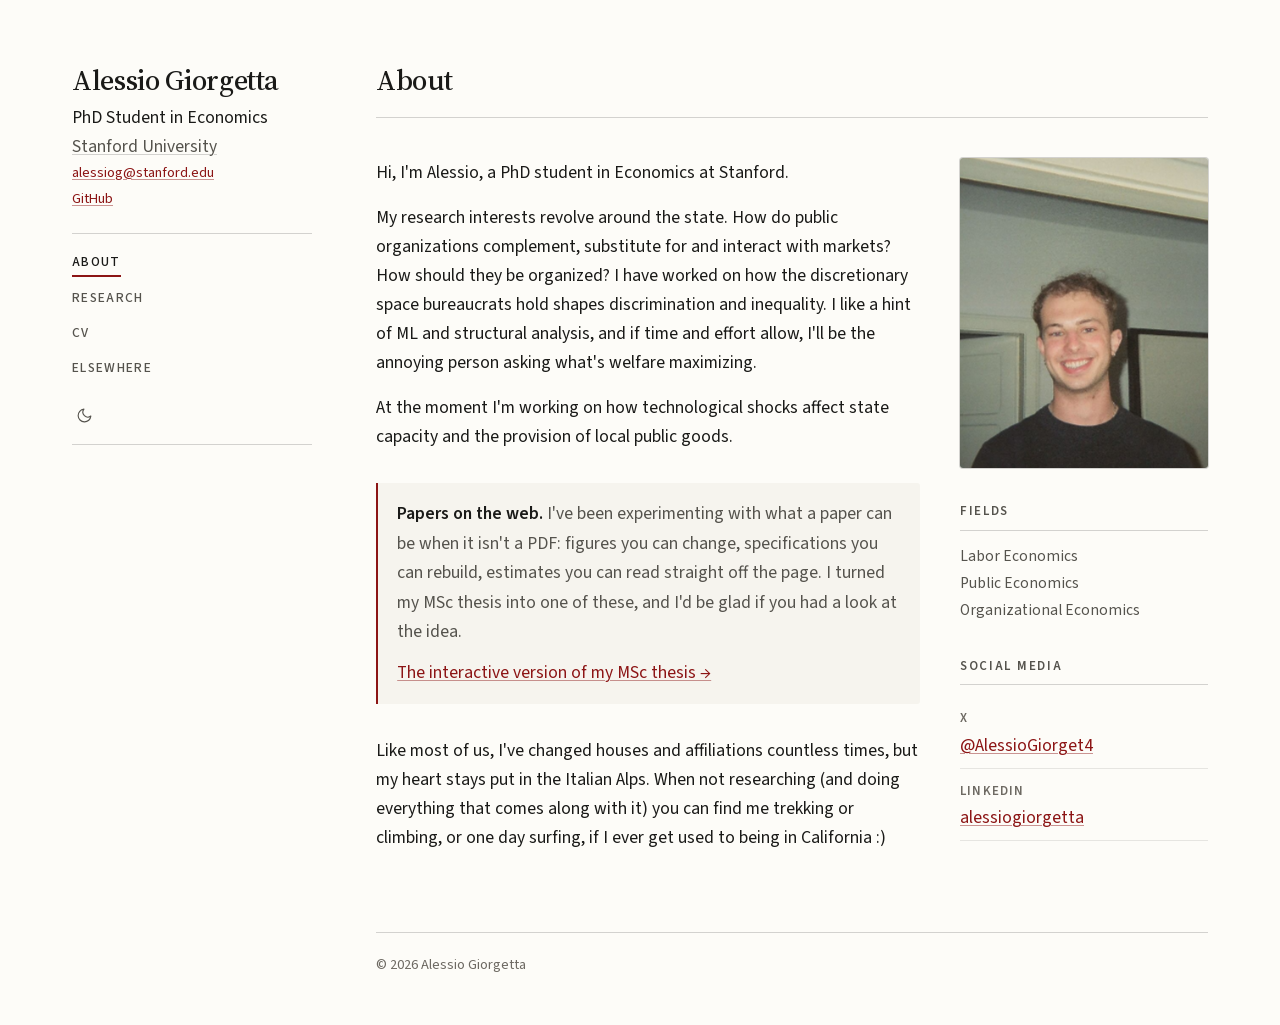
==== commit 6d9f1f43: "About: trim past-work list to the thesis topic Co-Authored-By: Claude Opus 5 <noreply@anthropic.com>" ====
--- a/index.html
+++ b/index.html
@@ -84,10 +84,9 @@
   <p>
     My research interests revolve around the state. How do public organizations complement,
     substitute for and interact with markets? How should they be organized? I have worked on how
-    the discretionary space bureaucrats hold shapes discrimination and inequality, how monitoring
-    costs change the organization of bureaucracies, and how state-mandated minimum wages affect
-    workers' outside options. I like a hint of ML and structural analysis, and if time and effort
-    allow, I'll be the annoying person asking what's welfare maximizing.
+    the discretionary space bureaucrats hold shapes discrimination and inequality. I like a hint
+    of ML and structural analysis, and if time and effort allow, I'll be the annoying person
+    asking what's welfare maximizing.
   </p>
 
   <p>
